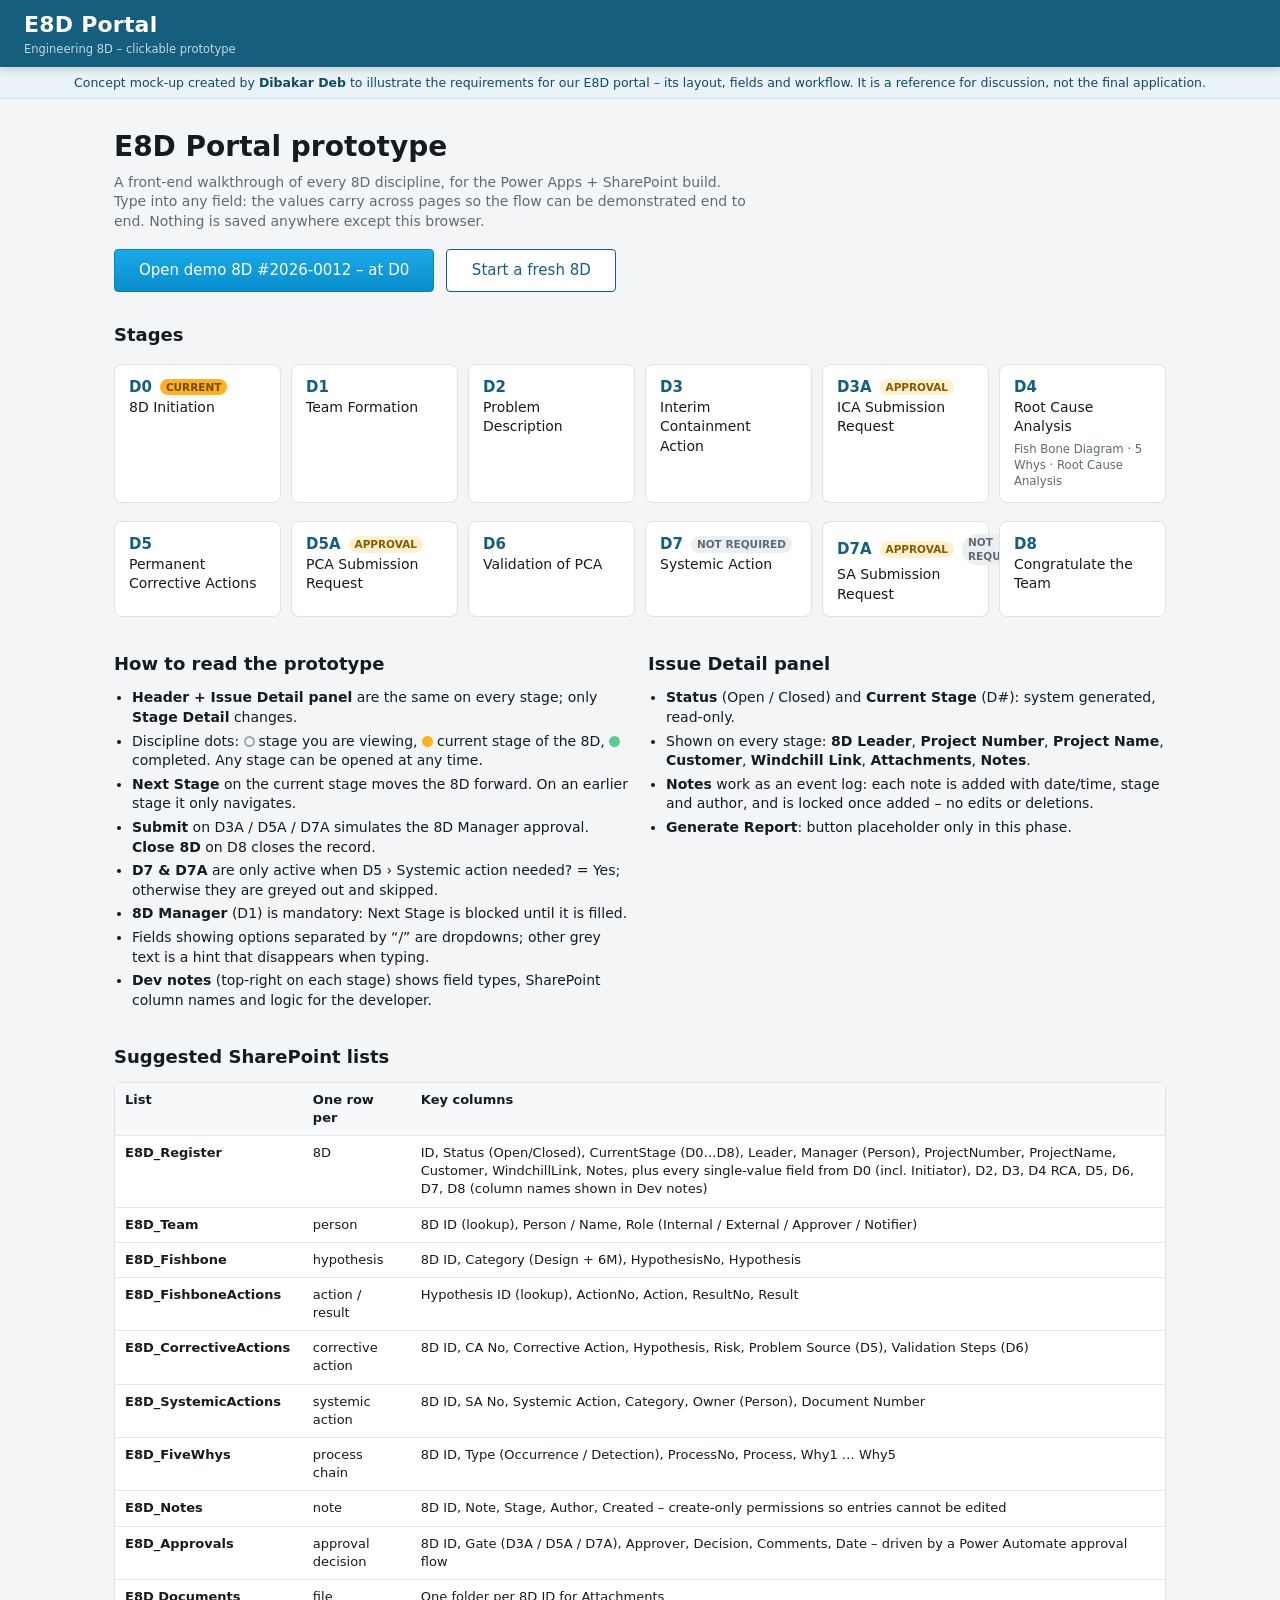
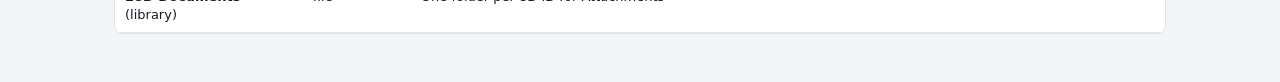
==== index.html @ d729fd25 "Add files via upload" ====
<!doctype html>
<html lang="en">
<head>
<meta charset="utf-8">
<meta name="viewport" content="width=device-width, initial-scale=1">
<title>E8D Portal – Prototype</title>
<link rel="stylesheet" href="assets/portal.css">
<style>
  .home { max-width: 1100px; margin: 0 auto; padding: 28px 24px 48px; }
  .hero { display: flex; flex-wrap: wrap; align-items: center; justify-content: space-between; gap: 18px; }
  .hero h1 { margin: 0; font-size: 28px; }
  .hero p { margin: 6px 0 0; color: var(--muted); max-width: 640px; }
  .hero .btns { display: flex; flex-wrap: wrap; gap: 12px; }
  .btn.ghost { background: #fff; color: var(--hdr); border-color: var(--hdr); }
  .home h2 { margin: 30px 0 12px; font-size: 18px; }
  .flow { list-style: none; margin: 0; padding: 0; display: grid; grid-template-columns: repeat(auto-fill, minmax(160px, 1fr)); gap: 10px; }
  .flow a {
    display: block; height: 100%; padding: 12px 14px; border-radius: 8px; text-decoration: none; color: var(--ink);
    background: #fff; border: 1px solid var(--panel-line);
  }
  .flow a:hover { border-color: var(--hdr); }
  .flow b { display: flex; align-items: center; gap: 8px; color: var(--hdr); font-size: 15px; }
  .flow .gate { font-size: 10.5px; font-weight: 700; text-transform: uppercase; color: #8a5a00; background: #fff1cf; padding: 1px 6px; border-radius: 999px; }
  .flow .cur { font-size: 10.5px; font-weight: 700; text-transform: uppercase; color: #6b4a00; background: var(--current); padding: 1px 6px; border-radius: 999px; }
  .flow small { display: block; margin-top: 4px; color: var(--muted); }
  .two { display: grid; grid-template-columns: repeat(2, minmax(0, 1fr)); gap: 16px; }
  .home ul { margin: 0; padding-left: 18px; }
  .home li { margin: 4px 0; }
  table { width: 100%; border-collapse: collapse; background: #fff; font-size: 13px; }
  th, td { text-align: left; vertical-align: top; padding: 8px 10px; border-bottom: 1px solid #e3e8ec; }
  th { background: #f6f8f9; font-weight: 600; }
  .tbl { overflow-x: auto; border: 1px solid var(--panel-line); border-radius: 8px; }
  .swatch { display: inline-block; width: 11px; height: 11px; border-radius: 50%; vertical-align: -1px; margin-right: 4px; border: 2px solid #9aa6ae; }
  .swatch.v { background: #fff; }
  .swatch.c { background: var(--current); border-color: var(--current); }
  .swatch.d { background: var(--done); border-color: var(--done); }
  @media (max-width: 760px) { .two { grid-template-columns: minmax(0, 1fr); } .home { padding: 20px 16px 40px; } }
</style>
</head>
<body>
<header class="topbar">
  <span class="brand"><span class="brand-id">E8D Portal</span><span class="brand-sub">Engineering 8D – clickable prototype</span></span>
</header>
<div class="concept-note">Concept mock-up created by <b>Dibakar Deb</b> to illustrate the requirements for our E8D portal – its layout, fields and workflow. It is a reference for discussion, not the final application.</div>

<main class="home">
  <section class="hero">
    <div>
      <h1>E8D Portal prototype</h1>
      <p>A front-end walkthrough of every 8D discipline, for the Power Apps + SharePoint build. Type into any field: the values carry across pages so the flow can be demonstrated end to end. Nothing is saved anywhere except this browser.</p>
    </div>
    <div class="btns">
      <a class="btn" id="open" href="d0.html" style="text-decoration:none;text-align:center">Open demo 8D</a>
      <button type="button" class="btn ghost" id="reset">Start a fresh 8D</button>
    </div>
  </section>

  <h2>Stages</h2>
  <ol class="flow" id="flow"></ol>

  <div class="two">
    <section>
      <h2>How to read the prototype</h2>
      <ul>
        <li><b>Header + Issue Detail panel</b> are the same on every stage; only <b>Stage Detail</b> changes.</li>
        <li>Discipline dots: <span class="swatch v"></span>stage you are viewing, <span class="swatch c"></span>current stage of the 8D, <span class="swatch d"></span>completed. Any stage can be opened at any time.</li>
        <li><b>Next Stage</b> on the current stage moves the 8D forward. On an earlier stage it only navigates.</li>
        <li><b>Submit</b> on D3A / D5A / D7A simulates the 8D Manager approval. <b>Close 8D</b> on D8 closes the record.</li>
        <li><b>D7 &amp; D7A</b> are only active when D5 › Systemic action needed? = Yes; otherwise they are greyed out and skipped.</li>
        <li><b>8D Manager</b> (D1) is mandatory: Next Stage is blocked until it is filled.</li>
        <li>Fields showing options separated by “/” are dropdowns; other grey text is a hint that disappears when typing.</li>
        <li><b>Dev notes</b> (top-right on each stage) shows field types, SharePoint column names and logic for the developer.</li>
      </ul>
    </section>
    <section>
      <h2>Issue Detail panel</h2>
      <ul>
        <li><b>Status</b> (Open / Closed) and <b>Current Stage</b> (D#): system generated, read-only.</li>
        <li>Shown on every stage: <b>8D Leader</b>, <b>Project Number</b>, <b>Project Name</b>, <b>Customer</b>, <b>Windchill Link</b>, <b>Attachments</b>, <b>Notes</b>.</li>
        <li><b>Notes</b> work as an event log: each note is added with date/time, stage and author, and is locked once added – no edits or deletions.</li>
        <li><b>Generate Report</b>: button placeholder only in this phase.</li>
      </ul>
    </section>
  </div>

  <h2>Suggested SharePoint lists</h2>
  <div class="tbl">
    <table>
      <thead><tr><th>List</th><th>One row per</th><th>Key columns</th></tr></thead>
      <tbody>
        <tr><td><b>E8D_Register</b></td><td>8D</td><td>ID, Status (Open/Closed), CurrentStage (D0…D8), Leader, Manager (Person), ProjectNumber, ProjectName, Customer, WindchillLink, Notes, plus every single-value field from D0 (incl. Initiator), D2, D3, D4 RCA, D5, D6, D7, D8 (column names shown in Dev notes)</td></tr>
        <tr><td><b>E8D_Team</b></td><td>person</td><td>8D ID (lookup), Person / Name, Role (Internal / External / Approver / Notifier)</td></tr>
        <tr><td><b>E8D_Fishbone</b></td><td>hypothesis</td><td>8D ID, Category (Design + 6M), HypothesisNo, Hypothesis</td></tr>
        <tr><td><b>E8D_FishboneActions</b></td><td>action / result</td><td>Hypothesis ID (lookup), ActionNo, Action, ResultNo, Result</td></tr>
        <tr><td><b>E8D_CorrectiveActions</b></td><td>corrective action</td><td>8D ID, CA No, Corrective Action, Hypothesis, Risk, Problem Source (D5), Validation Steps (D6)</td></tr>
        <tr><td><b>E8D_SystemicActions</b></td><td>systemic action</td><td>8D ID, SA No, Systemic Action, Category, Owner (Person), Document Number</td></tr>
        <tr><td><b>E8D_FiveWhys</b></td><td>process chain</td><td>8D ID, Type (Occurrence / Detection), ProcessNo, Process, Why1 … Why5</td></tr>
        <tr><td><b>E8D_Notes</b></td><td>note</td><td>8D ID, Note, Stage, Author, Created – create-only permissions so entries cannot be edited</td></tr>
        <tr><td><b>E8D_Approvals</b></td><td>approval decision</td><td>8D ID, Gate (D3A / D5A / D7A), Approver, Decision, Comments, Date – driven by a Power Automate approval flow</td></tr>
        <tr><td><b>E8D Documents</b> (library)</td><td>file</td><td>One folder per 8D ID for Attachments</td></tr>
      </tbody>
    </table>
  </div>
</main>

<script src="assets/portal.js"></script>
<script>
(function () {
  var s = E8D.state();
  var cur = s.current, closed = s.status === 'Closed';
  document.getElementById('flow').innerHTML = E8D.stages.map(function (st) {
    var extra = st.subs ? '<small>' + st.subs.join(' · ') + '</small>' : '';
    return '<li><a href="' + st.pages[0] + '"><b>' + st.id +
      (st.approval ? ' <span class="gate">Approval</span>' : '') +
      (!closed && st.id === cur ? ' <span class="cur">Current</span>' : '') +
      (E8D.isSkipped(st.id) ? ' <span class="gate" style="background:#eceff1;color:#5f6b74">Not required</span>' : '') +
      '</b>' + st.title + extra + '</a></li>';
  }).join('');
  document.getElementById('open').href = E8D.currentPage();
  document.getElementById('open').textContent = 'Open demo 8D #' + s.id + (closed ? ' (closed)' : ' – at ' + cur);
  // Two-step confirm on the page itself (browser confirm() dialogs are blocked when hosted)
  var resetBtn = document.getElementById('reset'), armed = false, disarm;
  resetBtn.addEventListener('click', function () {
    if (!armed) {
      armed = true;
      resetBtn.textContent = 'Click again to clear all demo data';
      disarm = setTimeout(function () { armed = false; resetBtn.textContent = 'Start a fresh 8D'; }, 4000);
      return;
    }
    clearTimeout(disarm);
    E8D.reset();
    window.location.href = 'd0.html';
  });
})();
</script>
</body>
</html>
---- assets/portal.css ----
/* E8D Portal – clickable prototype styles */
:root {
  --hdr: #155e7e;
  --hdr-dark: #0f4a64;
  --accent: #d7261e;
  --btn-top: #1aa9e8;
  --btn-bot: #0a8dcc;
  --ink: #141b21;
  --muted: #5f6b74;
  --line: #b4bec6;
  --field: #eef1f3;
  --field-ro: #e2e7eb;
  --bg: #f3f5f7;
  --panel: #ffffff;
  --panel-line: #dde3e7;
  --current: #ffb21e;
  --done: #5ccb8f;
  --dev: #6b35c4;
  --dev-bg: #f5effd;
  --hdr-h: 84px;
}

* { box-sizing: border-box; }
html, body { margin: 0; }
body {
  font-family: "Segoe UI", system-ui, -apple-system, Roboto, Arial, sans-serif;
  font-size: 14px;
  line-height: 1.4;
  color: var(--ink);
  background: var(--bg);
}

/* ---------- Header ---------- */
.topbar {
  position: sticky; top: env(safe-area-inset-top, 0px); z-index: 30;
  display: flex; align-items: center; flex-wrap: wrap; gap: 12px 28px;
  padding: 10px 24px;
  background: var(--hdr); color: #fff;
  box-shadow: 0 2px 8px rgba(0,0,0,.18);
}
.brand { color: #fff; text-decoration: none; white-space: nowrap; }
.brand-id { font-size: 22px; font-weight: 600; letter-spacing: .01em; }
.brand-sub { display: block; font-size: 11.5px; opacity: .75; }
.brand-status {
  display: inline-block; margin-left: 10px; vertical-align: 3px;
  font-size: 11px; font-weight: 700; text-transform: uppercase; letter-spacing: .05em;
  padding: 2px 8px; border-radius: 999px; background: rgba(255,255,255,.16);
}
.brand-status.closed { background: var(--done); color: #0b3a24; }

.disc { margin-left: auto; display: flex; flex-direction: column; align-items: flex-end; gap: 4px; }
.disc-row { display: flex; align-items: center; flex-wrap: wrap; gap: 6px 14px; justify-content: flex-end; }
.disc-label { font-size: 19px; }
.disc-list { list-style: none; margin: 0; padding: 0; display: flex; flex-wrap: wrap; gap: 2px; }
.disc-item {
  display: flex; align-items: center; gap: 6px;
  padding: 5px 8px; border-radius: 6px;
  color: rgba(255,255,255,.82); text-decoration: none; font-size: 14.5px;
}
.disc-item:hover { background: rgba(255,255,255,.12); color: #fff; }
.disc-item:focus-visible { outline: 2px solid #fff; outline-offset: 1px; }
.dot {
  width: 12px; height: 12px; flex: none; border-radius: 50%;
  border: 2px solid rgba(255,255,255,.75);
}
.is-done .dot { background: var(--done); border-color: var(--done); }
.is-current { color: var(--current); font-weight: 600; }
.is-current .dot { background: var(--current); border-color: var(--current); }
.is-viewing { background: rgba(255,255,255,.18); color: #fff; font-weight: 700; }
.is-viewing .dot { background: #fff; border-color: #fff; }
.is-viewing.is-current { color: var(--current); }
.is-viewing.is-current .dot { background: var(--current); border-color: var(--current); box-shadow: 0 0 0 2px #fff; }

.legend { display: flex; flex-wrap: wrap; gap: 4px 14px; font-size: 11.5px; opacity: .92; }
.legend span { display: inline-flex; align-items: center; gap: 5px; }
.legend .dot { width: 10px; height: 10px; }
.legend .l-view .dot { background: #fff; border-color: #fff; }
.legend .l-cur .dot { background: var(--current); border-color: var(--current); }
.legend .l-done .dot { background: var(--done); border-color: var(--done); }
.legend .l-skip { opacity: .6; }
.legend .l-skip .dot, .is-skipped .dot { border-style: dashed; background: transparent; border-color: rgba(255,255,255,.6); }
.disc-item.is-skipped { opacity: .45; text-decoration: line-through; }
.disc-item.is-skipped.is-viewing { opacity: .8; }

/* Author / purpose note under the header */
.concept-note {
  padding: 7px 24px; font-size: 12.5px; text-align: center;
  background: #e9f3f7; color: #0f4a64; border-bottom: 1px solid #c9e0ea;
}

.dev-toggle {
  font: inherit; font-size: 12.5px; font-weight: 600; cursor: pointer;
  color: #fff; background: transparent;
  border: 1px solid rgba(255,255,255,.55); border-radius: 999px; padding: 5px 12px;
}
.dev-toggle:hover { background: rgba(255,255,255,.12); }
.dev-toggle[aria-pressed="true"] { background: #fff; color: var(--dev); border-color: #fff; }

/* ---------- Layout ---------- */
.layout {
  display: grid; grid-template-columns: minmax(320px, 390px) minmax(0, 1fr); gap: 24px;
  max-width: 1500px; margin: 0 auto; padding: 24px; align-items: start;
}
.panel { background: var(--panel); border: 1px solid var(--panel-line); border-radius: 10px; padding: 20px 22px; }
.issue { position: sticky; top: calc(var(--hdr-h) + 16px); max-height: calc(100vh - var(--hdr-h) - 32px); overflow: auto; }
.sec-title { margin: 0 0 14px; font-size: 20px; font-weight: 700; color: var(--accent); }

.stage-head { display: flex; align-items: baseline; justify-content: space-between; flex-wrap: wrap; gap: 6px 16px; margin-bottom: 4px; }
.stage-pill { font-size: 12px; font-weight: 600; color: var(--muted); }

.context {
  display: flex; align-items: center; gap: 10px;
  margin: 6px 0 16px; padding: 9px 12px; border-radius: 8px;
  background: #fff6e2; border: 1px solid #f3cf82; color: #6b4a00; font-size: 13px;
}
.context a { color: inherit; }
.context .dot { border-color: var(--current); background: var(--current); }
.context.closed { background: #e8f8ef; border-color: #a8e2c2; color: #145a35; }
.context.closed .dot { border-color: var(--done); background: var(--done); }
.context.skipped { background: #f1f3f5; border-color: #cfd6db; color: #46525a; }
.context.skipped .dot { border: 2px dashed #8d99a2; background: transparent; }
.stage-body.is-skipped { opacity: .5; }

/* sub-steps (D4) */
.substeps { display: flex; flex-wrap: wrap; gap: 8px; margin: 6px 0 18px; }
.substep {
  display: inline-flex; align-items: center; gap: 8px;
  padding: 7px 14px 7px 8px; border-radius: 999px;
  border: 1px solid var(--panel-line); background: #f8fafb;
  color: var(--muted); text-decoration: none; font-weight: 600; font-size: 13px;
}
.substep b {
  display: inline-grid; place-items: center; width: 22px; height: 22px; border-radius: 50%;
  background: #dfe5e9; color: var(--muted); font-size: 12px;
}
.substep:hover { border-color: var(--hdr); color: var(--hdr); }
.substep[aria-current="page"] { background: var(--hdr); border-color: var(--hdr); color: #fff; }
.substep[aria-current="page"] b { background: #fff; color: var(--hdr); }

/* ---------- Fields ---------- */
.field { margin-bottom: 14px; min-width: 0; }
.field > label, .group-label {
  display: flex; align-items: center; flex-wrap: wrap; gap: 4px 8px;
  margin: 0 0 5px; font-size: 15px; font-weight: 600; color: var(--ink);
}
.group-label { margin-top: 4px; }
.ctl {
  display: block; width: 100%; min-height: 36px;
  font: inherit; color: var(--ink);
  background: var(--field); border: 1px solid var(--line); border-radius: 4px;
  padding: 8px 10px;
}
.ctl::placeholder { color: #87919a; }
.ctl:hover { border-color: #8d99a2; }
.ctl:focus { outline: none; background: #fff; border-color: var(--hdr); box-shadow: 0 0 0 3px rgba(21,94,126,.18); }
textarea.ctl { resize: vertical; min-height: 64px; }
select.ctl {
  appearance: none; -webkit-appearance: none; cursor: pointer; padding-right: 34px;
  background-image: url("data:image/svg+xml,%3Csvg xmlns='http://www.w3.org/2000/svg' width='12' height='8' viewBox='0 0 12 8'%3E%3Cpath d='M1 1l5 5 5-5' fill='none' stroke='%23155e7e' stroke-width='2'/%3E%3C/svg%3E");
  background-repeat: no-repeat; background-position: right 12px center;
}
select.ctl.is-empty { color: #87919a; }
select.ctl option { color: var(--ink); }
.ctl[readonly] { background: var(--field-ro); border-style: dashed; cursor: default; }
.ctl[readonly]:focus { box-shadow: none; border-color: var(--line); }
textarea.ctl.autogrow { min-height: 36px; resize: none; overflow: hidden; }
.ctl:disabled { cursor: not-allowed; }
.req { color: var(--accent); font-weight: 700; margin-left: -4px; }

/* Repeatable lists (team members, corrective actions, systemic actions) */
.list-items { display: grid; gap: 0; }
.list-item { position: relative; }
.list-item.card-item {
  margin-bottom: 14px; padding: 14px 16px 6px; border-radius: 8px;
  background: #f8fafb; border: 1px solid #e3e8ec;
}
.card-item .item-title { margin: 0 0 10px; font-size: 15px; font-weight: 700; color: var(--hdr); }
.list-remove {
  display: block; margin: -6px 0 12px auto; padding: 0; cursor: pointer;
  font: inherit; font-size: 12.5px; color: var(--muted); background: none; border: 0; text-decoration: underline;
}
.card-item .list-remove { margin: 0 0 8px auto; }
.list-remove:hover { color: var(--accent); }
.list-add {
  justify-self: start; display: inline-flex; align-items: center; gap: 6px; margin: 0 0 16px; padding: 6px 14px; cursor: pointer;
  font: inherit; font-size: 13px; font-weight: 600; color: var(--hdr);
  background: #fff; border: 1.5px dashed var(--line); border-radius: 999px;
}
.list-add span { font-size: 16px; line-height: 1; }
.list-add:hover { border-color: var(--hdr); background: #e8f2f6; }
.list-add:focus-visible, .list-remove:focus-visible { outline: 3px solid rgba(21,94,126,.3); outline-offset: 2px; }
.list-add:disabled, .list-remove:disabled { display: none; }
.list-empty { margin: 0 0 12px; color: var(--muted); font-style: italic; }
.section-sub { margin: -4px 0 10px; font-size: 13px; color: var(--muted); }

.g2 { display: grid; grid-template-columns: repeat(2, minmax(0, 1fr)); gap: 0 14px; }
.g3 { display: grid; grid-template-columns: repeat(3, minmax(0, 1fr)); gap: 0 14px; }
.meta { align-items: end; }
.meta .ctl { text-align: center; font-weight: 600; padding: 8px 4px; font-size: 13px; }

/* attachments */
.field > label.drop {
  display: block; margin: 0; padding: 14px; font-size: 14px; font-weight: 400; border-radius: 6px; text-align: center; cursor: pointer;
  border: 1.5px dashed var(--line); background: var(--field); color: #87919a;
}
.field > label.drop:hover, .field > label.drop.over { border-color: var(--hdr); color: var(--hdr); background: #e8f2f6; }
.drop input { position: absolute; width: 1px; height: 1px; opacity: 0; }
.drop:focus-within { box-shadow: 0 0 0 3px rgba(21,94,126,.18); border-color: var(--hdr); }
.files { list-style: none; margin: 8px 0 0; padding: 0; display: grid; gap: 4px; }
.files li {
  display: flex; align-items: center; justify-content: space-between; gap: 8px;
  padding: 5px 8px; border-radius: 4px; background: #f6f8f9; border: 1px solid var(--panel-line); font-size: 13px;
}
.files li span { overflow: hidden; text-overflow: ellipsis; white-space: nowrap; }
.files button { border: 0; background: none; color: var(--muted); cursor: pointer; font-size: 15px; line-height: 1; }

/* ---------- Notes log (Issue Detail) ---------- */
.notes-label { display: flex; align-items: center; flex-wrap: wrap; gap: 4px 8px; margin: 0 0 5px; font-size: 15px; font-weight: 600; }
.note-actions { display: flex; align-items: center; justify-content: space-between; gap: 8px; margin: 6px 0 10px; }
.note-add {
  padding: 5px 14px; cursor: pointer; font: inherit; font-size: 13px; font-weight: 600; color: #fff;
  background: var(--hdr); border: 1px solid var(--hdr); border-radius: 4px;
}
.note-add:disabled { cursor: default; background: #c7d1d7; border-color: #c7d1d7; }
.note-add:focus-visible, .note-more:focus-visible { outline: 3px solid rgba(21,94,126,.3); outline-offset: 2px; }
.note-hint { font-size: 11.5px; color: var(--muted); }
.notes-list { list-style: none; margin: 0; padding: 0; display: grid; gap: 8px; }
.note { padding: 8px 10px; border-radius: 6px; background: #f6f8f9; border: 1px solid #e3e8ec; }
.note-meta { font-size: 11.5px; color: var(--muted); }
.note-meta b { color: var(--hdr); }
.note-text { margin: 3px 0 0; white-space: pre-wrap; overflow-wrap: anywhere; }
.note-empty { color: var(--muted); font-style: italic; font-size: 13px; }
.note-more { padding: 0; cursor: pointer; font: inherit; font-size: 12.5px; font-weight: 600; color: var(--hdr); background: none; border: 0; }
.note-more:hover { text-decoration: underline; }

/* D1 column blocks */
.col-block { min-width: 0; }
.col-block .section-h { margin-top: 0; }
.row-block { align-items: start; gap: 0 24px; margin-bottom: 8px; padding-bottom: 8px; border-bottom: 1px solid #e3e8ec; }
.row-block:last-child { border-bottom: 0; }

/* ---------- Analysis grids (fishbone / 5 whys / D5) ---------- */
.tabs { display: flex; flex-wrap: wrap; gap: 2px; border-bottom: 2px solid #e3e8ec; margin-bottom: 16px; }
.tab {
  display: inline-flex; align-items: center; gap: 6px; cursor: pointer;
  font: inherit; font-weight: 600; color: var(--muted);
  background: none; border: 0; border-bottom: 3px solid transparent; margin-bottom: -2px; padding: 9px 12px;
}
.tab:hover { color: var(--hdr); }
.tab[aria-selected="true"] { color: var(--hdr); border-bottom-color: var(--hdr); }
.tab .count { font-size: 11px; min-width: 18px; padding: 0 6px; border-radius: 999px; background: #e3e8ec; color: var(--muted); text-align: center; }
.tab .count.has { background: var(--hdr); color: #fff; }
.tab-panel[hidden] { display: none; }

.cols3 { display: grid; grid-template-columns: repeat(3, minmax(0, 1fr)); gap: 16px; }
.card { background: #f8fafb; border: 1px solid #e3e8ec; border-radius: 8px; padding: 12px; }
.card .field { margin-bottom: 8px; }
.card .head .ctl { background: #fff; font-weight: 600; }
.indent { margin-left: 18px; }
.card-remove {
  display: block; margin: 2px 0 0 auto; padding: 2px 4px; cursor: pointer;
  font: inherit; font-size: 12.5px; color: var(--muted); background: none; border: 0; text-decoration: underline;
}
.card-remove:hover { color: var(--accent); }
.add-card {
  display: flex; align-items: center; justify-content: center; gap: 8px; min-height: 120px; cursor: pointer;
  font: inherit; font-weight: 600; color: var(--hdr);
  background: transparent; border: 1.5px dashed var(--line); border-radius: 8px;
}
.add-card span { font-size: 22px; line-height: 1; }
.add-card:hover { border-color: var(--hdr); background: #e8f2f6; }
.add-card:focus-visible { outline: 3px solid rgba(21,94,126,.3); outline-offset: 2px; }
.section-h { margin: 20px 0 10px; font-size: 16px; font-weight: 700; }
.section-h:first-child { margin-top: 0; }

/* approval summary */
.summary { margin: 4px 0 0; border: 1px solid #e3e8ec; border-radius: 8px; overflow: hidden; }
.summary div { display: grid; grid-template-columns: minmax(140px, 260px) 1fr; border-top: 1px solid #e3e8ec; }
.summary div:first-child { border-top: 0; }
.summary div.group-start { border-top: 3px solid #e3e8ec; }
.summary dt { padding: 9px 12px; background: #f6f8f9; font-weight: 600; font-size: 13px; }
.summary dd { margin: 0; padding: 9px 12px; white-space: pre-wrap; }
.summary dd.empty { color: #87919a; font-style: italic; }

/* ---------- Actions ---------- */
.actions { display: flex; justify-content: flex-end; flex-wrap: wrap; gap: 16px; margin-top: 26px; padding-top: 18px; border-top: 1px solid #e3e8ec; }
.btn {
  min-width: 170px; padding: 10px 24px; cursor: pointer;
  font: inherit; font-size: 15px; color: #fff;
  background: linear-gradient(var(--btn-top), var(--btn-bot));
  border: 1px solid #0a7fb8; border-radius: 4px;
}
.btn:hover { filter: brightness(1.06); }
.btn:focus-visible { outline: 3px solid rgba(10,141,204,.35); outline-offset: 2px; }

/* ---------- Developer notes ---------- */
.tag, .dev-note, .dev-page { display: none; }
body.dev .tag {
  display: inline-block; font-size: 10.5px; font-weight: 700; letter-spacing: .03em; text-transform: uppercase;
  color: var(--dev); background: var(--dev-bg); border: 1px solid #dccbf5; border-radius: 999px; padding: 1px 7px;
}
body.dev .dev-note { display: block; margin: 5px 0 0; font-size: 12px; color: #4a2a80; }
body.dev .dev-page {
  display: block; margin: 0 0 16px; padding: 10px 12px; border-radius: 8px;
  background: var(--dev-bg); border: 1px solid #dccbf5; color: #3d2270; font-size: 13px;
}
.dev-page ul { margin: 6px 0 0; padding-left: 18px; }
code { font-family: Consolas, "Cascadia Mono", monospace; font-size: 12px; background: rgba(107,53,196,.08); padding: 0 4px; border-radius: 3px; }

/* ---------- Toast ---------- */
.toast {
  position: fixed; left: 50%; bottom: 24px; transform: translate(-50%, 20px); z-index: 50;
  max-width: min(560px, calc(100vw - 32px)); padding: 12px 18px; border-radius: 8px;
  background: #1d2a33; color: #fff; box-shadow: 0 6px 24px rgba(0,0,0,.25);
  opacity: 0; pointer-events: none; transition: opacity .2s, transform .2s;
}
.toast.show { opacity: 1; transform: translate(-50%, 0); }

/* ---------- Responsive ---------- */
@media (max-width: 1100px) {
  .layout { grid-template-columns: minmax(0, 1fr); }
  .issue { position: static; max-height: none; }
  .disc { margin-left: 0; align-items: flex-start; }
  .disc-row { justify-content: flex-start; }
}
@media (max-width: 760px) {
  .topbar { position: static; padding: 10px 16px; }
  .layout { padding: 16px; gap: 16px; }
  .panel { padding: 16px; }
  .g2, .g3, .cols3 { grid-template-columns: minmax(0, 1fr); }
  .meta { grid-template-columns: repeat(3, minmax(0, 1fr)); }
  .actions { flex-direction: column-reverse; }
  .btn { width: 100%; }
  .summary div { grid-template-columns: minmax(0, 1fr); }
}
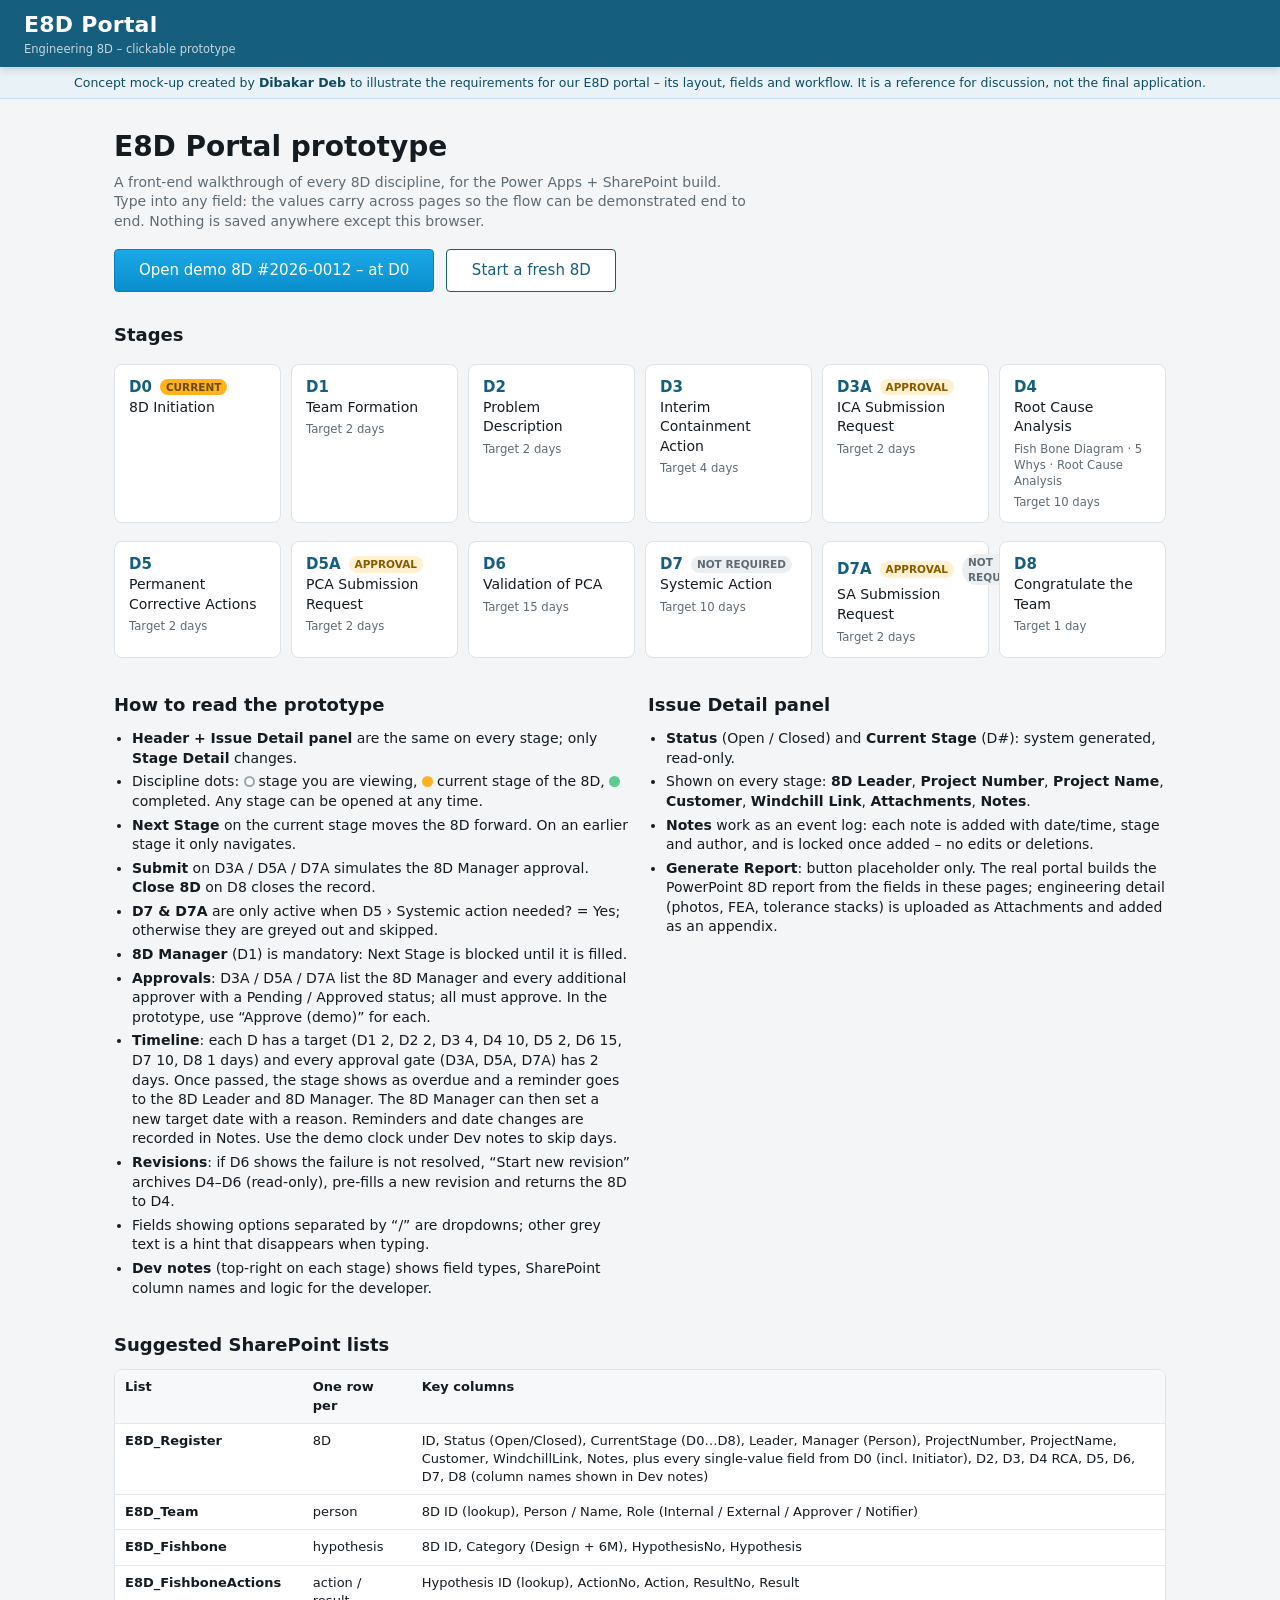
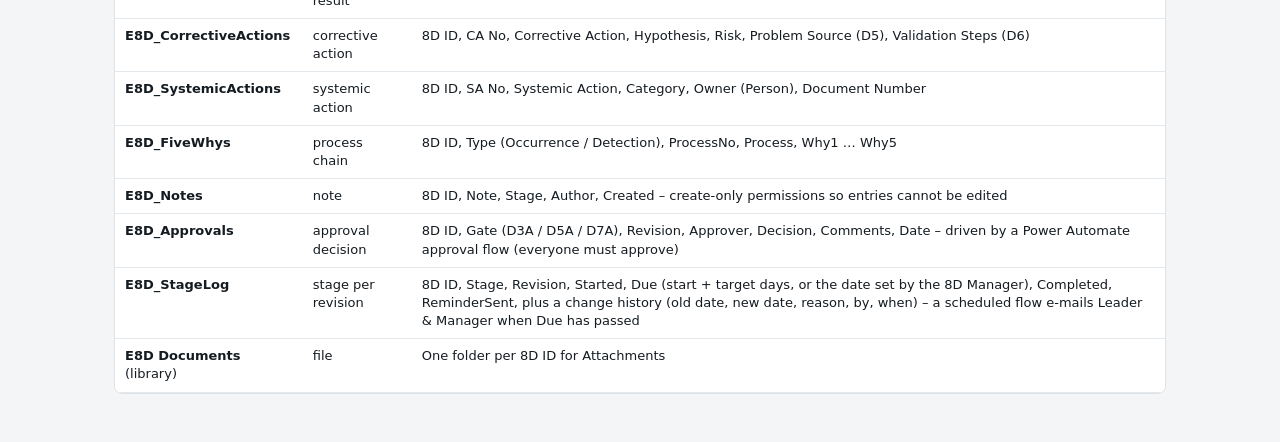
==== commit 075ab04e: "Add files via upload" ====
--- a/index.html
+++ b/index.html
@@ -68,6 +68,9 @@
         <li><b>Submit</b> on D3A / D5A / D7A simulates the 8D Manager approval. <b>Close 8D</b> on D8 closes the record.</li>
         <li><b>D7 &amp; D7A</b> are only active when D5 › Systemic action needed? = Yes; otherwise they are greyed out and skipped.</li>
         <li><b>8D Manager</b> (D1) is mandatory: Next Stage is blocked until it is filled.</li>
+        <li><b>Approvals</b>: D3A / D5A / D7A list the 8D Manager and every additional approver with a Pending / Approved status; all must approve. In the prototype, use “Approve (demo)” for each.</li>
+        <li><b>Timeline</b>: each D has a target (D1 2, D2 2, D3 4, D4 10, D5 2, D6 15, D7 10, D8 1 days) and every approval gate (D3A, D5A, D7A) has 2 days. Once passed, the stage shows as overdue and a reminder goes to the 8D Leader and 8D Manager. The 8D Manager can then set a new target date with a reason. Reminders and date changes are recorded in Notes. Use the demo clock under Dev notes to skip days.</li>
+        <li><b>Revisions</b>: if D6 shows the failure is not resolved, “Start new revision” archives D4–D6 (read-only), pre-fills a new revision and returns the 8D to D4.</li>
         <li>Fields showing options separated by “/” are dropdowns; other grey text is a hint that disappears when typing.</li>
         <li><b>Dev notes</b> (top-right on each stage) shows field types, SharePoint column names and logic for the developer.</li>
       </ul>
@@ -78,7 +81,7 @@
         <li><b>Status</b> (Open / Closed) and <b>Current Stage</b> (D#): system generated, read-only.</li>
         <li>Shown on every stage: <b>8D Leader</b>, <b>Project Number</b>, <b>Project Name</b>, <b>Customer</b>, <b>Windchill Link</b>, <b>Attachments</b>, <b>Notes</b>.</li>
         <li><b>Notes</b> work as an event log: each note is added with date/time, stage and author, and is locked once added – no edits or deletions.</li>
-        <li><b>Generate Report</b>: button placeholder only in this phase.</li>
+        <li><b>Generate Report</b>: button placeholder only. The real portal builds the PowerPoint 8D report from the fields in these pages; engineering detail (photos, FEA, tolerance stacks) is uploaded as Attachments and added as an appendix.</li>
       </ul>
     </section>
   </div>
@@ -96,7 +99,8 @@
         <tr><td><b>E8D_SystemicActions</b></td><td>systemic action</td><td>8D ID, SA No, Systemic Action, Category, Owner (Person), Document Number</td></tr>
         <tr><td><b>E8D_FiveWhys</b></td><td>process chain</td><td>8D ID, Type (Occurrence / Detection), ProcessNo, Process, Why1 … Why5</td></tr>
         <tr><td><b>E8D_Notes</b></td><td>note</td><td>8D ID, Note, Stage, Author, Created – create-only permissions so entries cannot be edited</td></tr>
-        <tr><td><b>E8D_Approvals</b></td><td>approval decision</td><td>8D ID, Gate (D3A / D5A / D7A), Approver, Decision, Comments, Date – driven by a Power Automate approval flow</td></tr>
+        <tr><td><b>E8D_Approvals</b></td><td>approval decision</td><td>8D ID, Gate (D3A / D5A / D7A), Revision, Approver, Decision, Comments, Date – driven by a Power Automate approval flow (everyone must approve)</td></tr>
+        <tr><td><b>E8D_StageLog</b></td><td>stage per revision</td><td>8D ID, Stage, Revision, Started, Due (start + target days, or the date set by the 8D Manager), Completed, ReminderSent, plus a change history (old date, new date, reason, by, when) – a scheduled flow e-mails Leader &amp; Manager when Due has passed</td></tr>
         <tr><td><b>E8D Documents</b> (library)</td><td>file</td><td>One folder per 8D ID for Attachments</td></tr>
       </tbody>
     </table>
@@ -109,7 +113,9 @@
   var s = E8D.state();
   var cur = s.current, closed = s.status === 'Closed';
   document.getElementById('flow').innerHTML = E8D.stages.map(function (st) {
-    var extra = st.subs ? '<small>' + st.subs.join(' · ') + '</small>' : '';
+    var td = E8D.targetDays[st.id];
+    var extra = (st.subs ? '<small>' + st.subs.join(' · ') + '</small>' : '') +
+      (td ? '<small>Target ' + td + (td === 1 ? ' day' : ' days') + '</small>' : st.approval ? '<small>Counts toward ' + st.id.replace('A', '') + '</small>' : '');
     return '<li><a href="' + st.pages[0] + '"><b>' + st.id +
       (st.approval ? ' <span class="gate">Approval</span>' : '') +
       (!closed && st.id === cur ? ' <span class="cur">Current</span>' : '') +
--- a/assets/portal.css
+++ b/assets/portal.css
@@ -214,6 +214,78 @@
 .files li span { overflow: hidden; text-overflow: ellipsis; white-space: nowrap; }
 .files button { border: 0; background: none; color: var(--muted); cursor: pointer; font-size: 15px; line-height: 1; }
 
+/* ---------- Stage timeline ---------- */
+.due-box {
+  display: grid; gap: 1px; margin: 0 0 14px; padding: 8px 12px; border-radius: 6px;
+  background: #eef5f8; border: 1px solid #cfe2ea;
+}
+.due-k { font-size: 11.5px; font-weight: 700; letter-spacing: .03em; text-transform: uppercase; color: var(--hdr); }
+.due-v { font-weight: 600; }
+.due-s { font-size: 12.5px; color: var(--muted); }
+.due-box.is-soon { background: #fff6e2; border-color: #f3cf82; }
+.due-box.is-late { background: #fdecea; border-color: #f2b8b3; }
+.due-box.is-late .due-k, .due-box.is-late .due-s { color: #a3241b; }
+.due-box.is-done { background: #e8f8ef; border-color: #a8e2c2; }
+.pill-late { color: #c0392b; font-weight: 700; }
+.due-change { margin-top: 8px; padding-top: 8px; border-top: 1px dashed #f2b8b3; }
+.due-change summary { cursor: pointer; font-weight: 600; color: var(--hdr); font-size: 13px; }
+.due-change summary span { font-weight: 400; color: var(--muted); }
+.due-change summary:focus-visible { outline: 3px solid rgba(21,94,126,.3); outline-offset: 2px; }
+.due-change label { display: block; margin: 8px 0 3px; font-size: 12.5px; font-weight: 600; color: var(--ink); }
+.due-change .ctl { background: #fff; }
+.due-change .note-add { margin-top: 8px; }
+.due-box:not(.is-late) .due-change { border-top-color: #cfe2ea; }
+.due-change.is-locked label, .due-change.is-locked .ctl { opacity: .55; }
+.due-change.is-locked .ctl { cursor: not-allowed; }
+.due-lock { margin: 6px 0 0; font-size: 12px; color: var(--muted); }
+.due-history { margin: 8px 0 0; padding-left: 16px; font-size: 12px; color: var(--muted); }
+.is-overdue .dot { box-shadow: 0 0 0 2px #ff6b5e; }
+.legend .l-late .dot { background: var(--current); border-color: var(--current); box-shadow: 0 0 0 2px #ff6b5e; }
+.clock { display: flex; flex-wrap: wrap; align-items: center; gap: 6px; margin-top: 8px; }
+.clock button, .linkish {
+  padding: 2px 10px; cursor: pointer; font: inherit; font-size: 12px; font-weight: 600;
+  color: var(--dev); background: #fff; border: 1px solid #dccbf5; border-radius: 999px;
+}
+.linkish { color: inherit; border-color: currentColor; background: transparent; }
+
+/* ---------- Approvals ---------- */
+.appr-head { display: flex; align-items: baseline; justify-content: space-between; gap: 8px; flex-wrap: wrap; }
+.appr-summary { font-size: 12.5px; font-weight: 600; color: var(--muted); }
+.appr-summary.is-pending { color: #8a5a00; }
+.appr-summary.is-approved { color: #1d7a4c; }
+.tbl { overflow-x: auto; border: 1px solid var(--panel-line); border-radius: 8px; }
+.appr-tbl table { width: 100%; border-collapse: collapse; font-size: 13.5px; }
+.appr-tbl th, .appr-tbl td { text-align: left; padding: 8px 12px; border-bottom: 1px solid #e3e8ec; vertical-align: middle; }
+.appr-tbl tr:last-child td { border-bottom: 0; }
+.appr-tbl th { background: #f6f8f9; font-weight: 600; font-size: 12.5px; }
+.pill { display: inline-block; padding: 2px 9px; border-radius: 999px; font-size: 12px; font-weight: 700; }
+.pill-approved { background: #e3f6ec; color: #1d7a4c; }
+.pill-pending { background: #fff1cf; color: #8a5a00; }
+.pill-not-submitted { background: #eceff1; color: var(--muted); }
+.appr-btn {
+  padding: 3px 10px; cursor: pointer; font: inherit; font-size: 12.5px; font-weight: 600;
+  color: var(--hdr); background: #fff; border: 1px solid var(--hdr); border-radius: 4px;
+}
+.appr-btn:hover { background: #e8f2f6; }
+.appr-note { margin-top: 8px; }
+.sr { position: absolute; width: 1px; height: 1px; overflow: hidden; clip: rect(0 0 0 0); }
+
+/* ---------- Revisions ---------- */
+.revbar { display: flex; flex-wrap: wrap; align-items: center; gap: 6px; margin: 6px 0 10px; }
+.revbar-k { font-size: 12px; font-weight: 700; letter-spacing: .03em; text-transform: uppercase; color: var(--muted); margin-right: 4px; }
+.rev-pill {
+  padding: 4px 12px; cursor: pointer; font: inherit; font-size: 12.5px; font-weight: 600;
+  color: var(--muted); background: #fff; border: 1px solid var(--panel-line); border-radius: 999px;
+}
+.rev-pill[aria-pressed="true"] { color: #fff; background: var(--hdr); border-color: var(--hdr); }
+.rev-pill:focus-visible, .clock button:focus-visible, .linkish:focus-visible { outline: 3px solid rgba(21,94,126,.3); outline-offset: 2px; }
+.context.archived { background: #f1effa; border-color: #d4cbef; color: #3d2f73; }
+.context.archived .dot { border-color: #7a64c9; background: #7a64c9; }
+.stage-body.is-readonly .list-add, .stage-body.is-readonly .list-remove { display: none; }
+.rev-start { margin: 4px 0 16px; padding: 12px 14px; border-radius: 8px; background: #fdecea; border: 1px solid #f2b8b3; }
+.rev-start p { margin: 0 0 10px; }
+.btn.rev-btn { min-width: 0; background: #c0392b; border-color: #a93226; }
+
 /* ---------- Notes log (Issue Detail) ---------- */
 .notes-label { display: flex; align-items: center; flex-wrap: wrap; gap: 4px 8px; margin: 0 0 5px; font-size: 15px; font-weight: 600; }
 .note-actions { display: flex; align-items: center; justify-content: space-between; gap: 8px; margin: 6px 0 10px; }
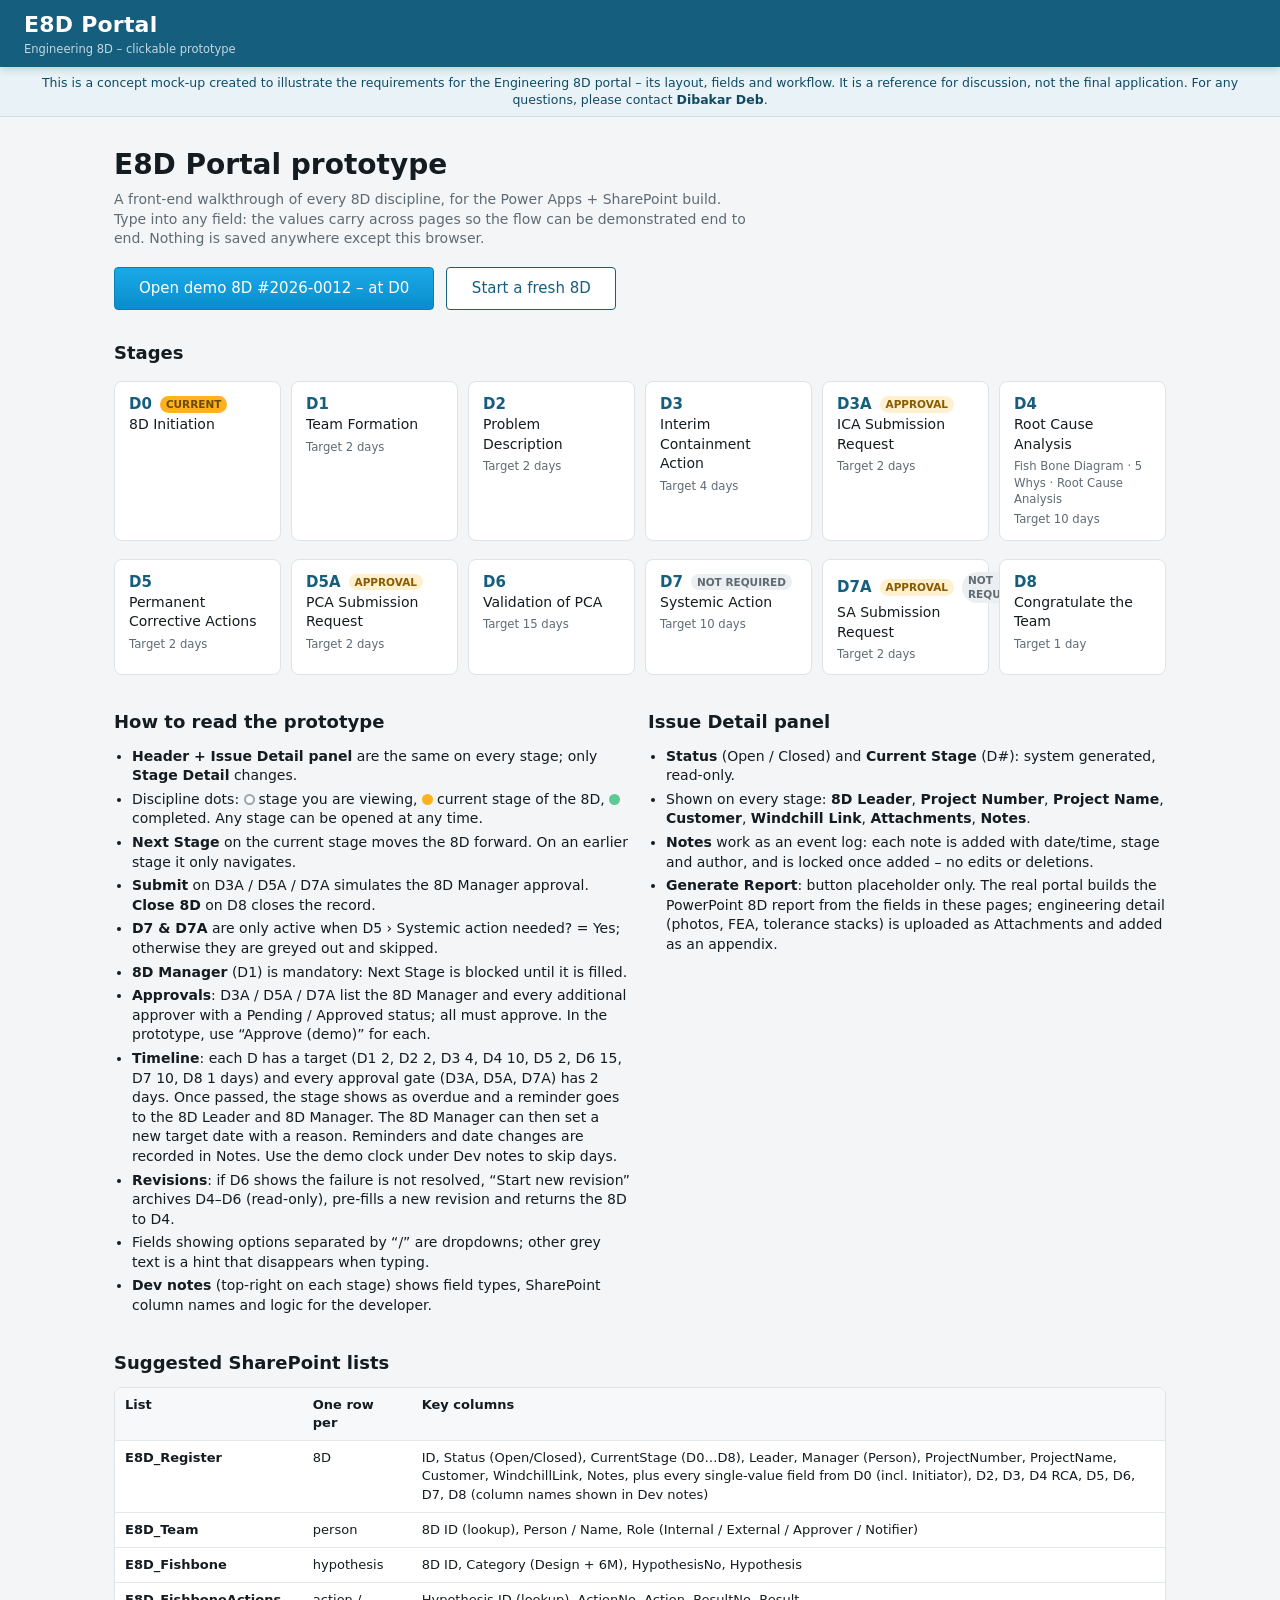
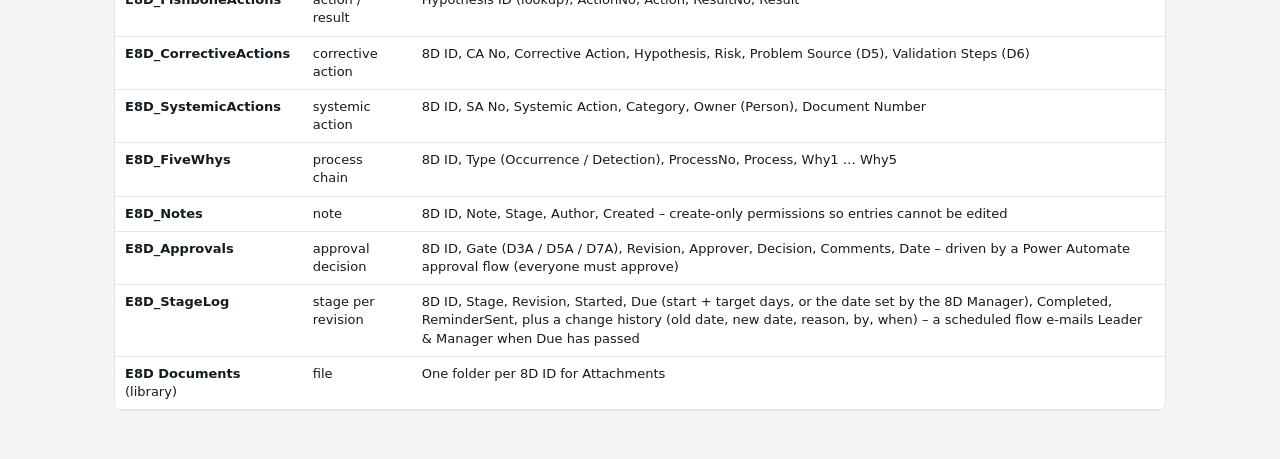
==== commit 0fbfc45f: "Note updated." ====
--- a/index.html
+++ b/index.html
@@ -41,7 +41,7 @@
 <header class="topbar">
   <span class="brand"><span class="brand-id">E8D Portal</span><span class="brand-sub">Engineering 8D – clickable prototype</span></span>
 </header>
-<div class="concept-note">Concept mock-up created by <b>Dibakar Deb</b> to illustrate the requirements for our E8D portal – its layout, fields and workflow. It is a reference for discussion, not the final application.</div>
+<div class="concept-note">This is a concept mock-up created to illustrate the requirements for the Engineering 8D portal – its layout, fields and workflow. It is a reference for discussion, not the final application. For any questions, please contact <b>Dibakar Deb</b>.</div>
 
 <main class="home">
   <section class="hero">
